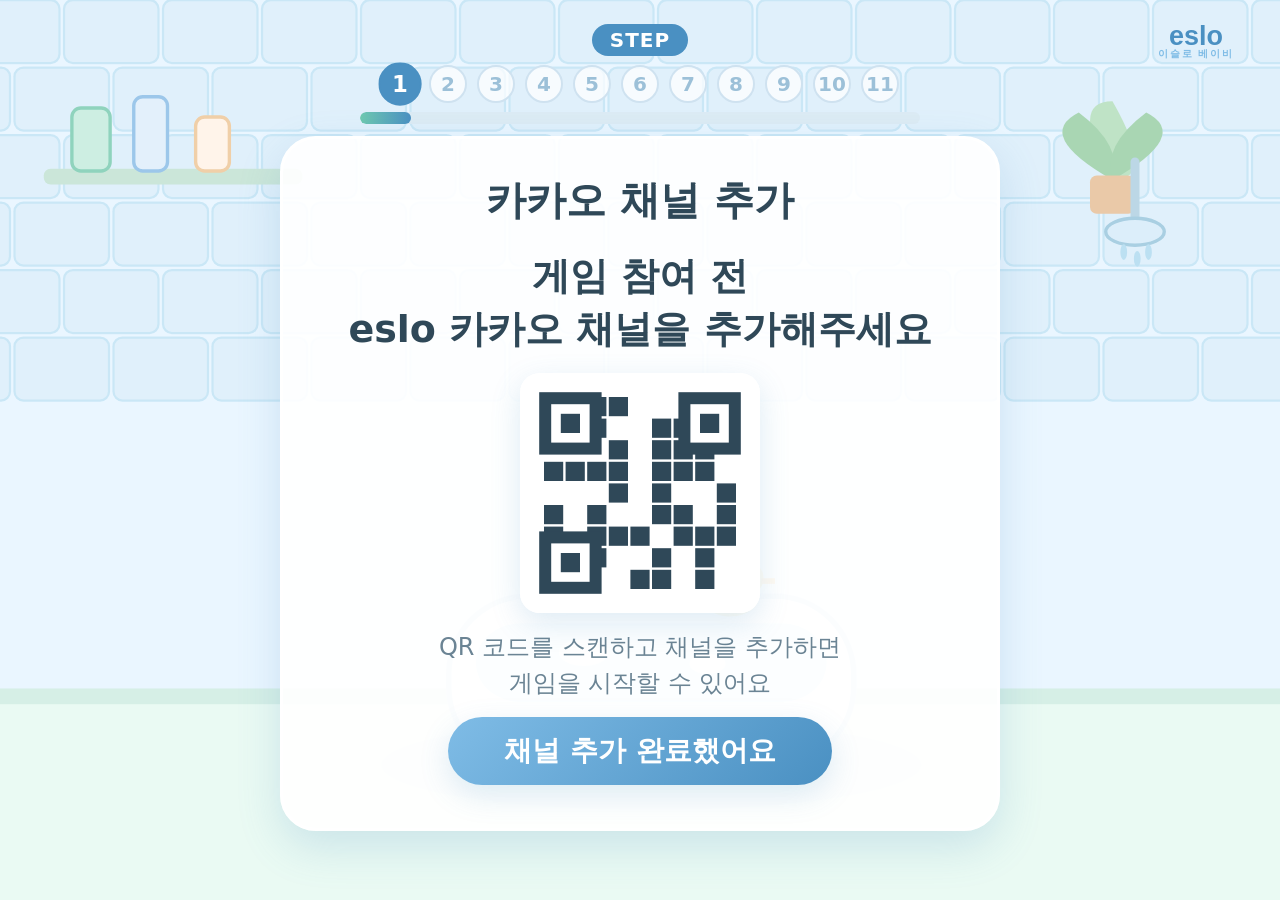
==== index.html @ 2b7a34de "feat: eslo 베이비 베이비페어 미니게임 프로토타입 (v0.2.1) 베이비페어 현장 고객 참여용 플래시형 미니게임. config 기반 에셋 교체· Placeholder(SVG" ====
<!DOCTYPE html>
<html lang="ko">
<head>
  <meta charset="UTF-8" />
  <meta name="viewport"
        content="width=device-width, initial-scale=1.0, maximum-scale=1.0, user-scalable=no, viewport-fit=cover" />
  <title>이슬로 베이비 미니게임</title>

  <!-- 스타일 (색/폰트 값은 theme.css 에서 수정) -->
  <link rel="stylesheet" href="css/reset.css" />
  <link rel="stylesheet" href="css/theme.css" />
  <link rel="stylesheet" href="css/game.css" />
</head>
<body>
  <!-- 게임이 그려지는 루트 -->
  <div id="app"></div>

  <!-- 스크립트 로드 순서 중요:
       config → components → scenes → interactions → game → main -->
  <script src="config.js"></script>
  <script src="js/components.js"></script>
  <script src="js/scenes.js"></script>
  <script src="js/interactions.js"></script>
  <script src="js/game.js"></script>
  <script src="js/main.js"></script>
</body>
</html>
---- css/theme.css ----
/* =============================================================================
 * theme.css — 색상 / 폰트 / 간격 토큰
 * -----------------------------------------------------------------------------
 * 색상·폰트·둥근 정도 등 "디자인 값"은 모두 여기 :root 변수에서 수정하세요.
 * 이 값만 바꾸면 전체 화면 톤이 한 번에 바뀝니다. (코드 수정 불필요)
 * ========================================================================== */
:root {
  /* --- 브랜드 컬러 (파스텔 블루 · 화이트 · 민트) --- */
  --color-blue:        #7fbce6;   /* 메인 파스텔 블루 */
  --color-blue-deep:   #4a90c2;   /* 강조/버튼 */
  --color-mint:        #b8e6d9;   /* 민트 */
  --color-mint-deep:   #6fc9b0;
  --color-white:       #ffffff;
  --color-cream:       #f4fbff;   /* 아주 옅은 배경 블루 */

  /* --- 텍스트 --- */
  --color-text:        #2f4858;   /* 기본 글자 (진한 청회색) */
  --color-text-soft:   #6b8494;   /* 보조 설명 글자 */
  --color-text-invert: #ffffff;

  /* --- 상태 색 --- */
  --color-warn:        #ff8a8a;   /* 자극/뾰루지 표현 (붉은 톤) */
  --color-warn-soft:   #ffd3d3;
  --color-clean:       #8fe3c4;   /* 깨끗한 피부 반짝임 */

  /* --- 배경 그라데이션 (배경 이미지가 없을 때 사용) --- */
  --bg-gradient: linear-gradient(160deg, #eaf6ff 0%, #f4fbff 45%, #eafaf3 100%);

  /* --- Placeholder 스타일 --- */
  --ph-bg:      #ffffff;
  --ph-border:  #bcdcef;
  --ph-text:    #7fa5bd;

  /* --- 폰트 --- */
  --font-family: 'Pretendard', 'Apple SD Gothic Neo', 'Malgun Gothic',
                 system-ui, -apple-system, sans-serif;

  /* --- 글자 크기 (멀리서도 잘 보이게 큼직하게) --- */
  --fs-ment:   clamp(24px, 4.2vw, 46px);   /* 장면 멘트 */
  --fs-title:  clamp(22px, 3.6vw, 38px);   /* 게이트 제목 */
  --fs-body:   clamp(16px, 2.2vw, 24px);   /* 설명 */
  --fs-button: clamp(18px, 2.6vw, 28px);   /* 버튼 */
  --fs-hint:   clamp(13px, 1.8vw, 20px);   /* 힌트 */

  /* --- 모양 --- */
  --radius-lg: 28px;
  --radius-md: 20px;
  --radius-sm: 14px;
  --shadow-soft: 0 10px 30px rgba(74, 144, 194, 0.18);
  --shadow-card: 0 6px 20px rgba(74, 144, 194, 0.14);

  /* --- 버튼 최소 크기 (현장에서 누르기 쉽게) --- */
  --btn-min-h: 68px;

  /* --- 전환 속도 (애니메이션 튜닝) --- */
  --t-fast:  200ms;
  --t-base:  400ms;
  --t-slow:  700ms;
}
---- css/game.css ----
/* =============================================================================
 * game.css — 레이아웃 & 장면 스타일 (카드형 UI)
 * (구조/모양 조정. 색·폰트 값은 theme.css 변수를 사용)
 * ========================================================================== */

body {
  font-family: var(--font-family);
  color: var(--color-text);
  background: var(--bg-gradient);
}

#app {
  position: relative;
  width: 100vw;
  height: 100vh;
  height: 100dvh;
  overflow: hidden;
}

/* =============================================================================
 * 전역 욕실 배경 (모든 장면 공통) — SVG 연출 또는 background.png
 * ========================================================================== */
.bg-layer {
  position: absolute;
  inset: 0;
  z-index: 0;
  overflow: hidden;
  background: var(--bg-gradient);
  pointer-events: none;
}
.bg-layer > svg { position: absolute; inset: 0; width: 100%; height: 100%; display: block; }
.bg-layer.has-image { background-size: cover; background-position: center; }

.bg-bubble {
  position: absolute;
  bottom: -120px;
  border-radius: 50%;
  background: radial-gradient(circle at 35% 30%, rgba(255,255,255,0.9), rgba(200,235,250,0.4));
  opacity: 0.5;
  animation: floatUp linear infinite;
  animation-duration: 10s;
}
.bg-layer.has-image .bg-bubble { display: none; }

/* =============================================================================
 * 화면(스크린) 공통 — 상단 STEP 진행바 + 중앙 카드
 * ========================================================================== */
.screen {
  position: absolute;
  inset: 0;
  z-index: 1;
  display: flex;
  flex-direction: column;
  align-items: center;
  justify-content: flex-start;
  padding: clamp(10px, 2vw, 24px);
  gap: clamp(8px, 1.4vh, 16px);
  opacity: 0;
  visibility: hidden;
  transition: opacity var(--t-base) ease;
}
.screen.is-active { opacity: 1; visibility: visible; }

/* ----- 상단 STEP 진행바 --------------------------------------------- */
.top-bar {
  width: min(96vw, 860px);
  display: flex;
  flex-direction: column;
  align-items: center;
  gap: clamp(6px, 1vh, 10px);
  padding: 0 clamp(84px, 13vw, 150px);   /* 좌우 코너(홈/로고) 자리 확보 */
}
.step-badge {
  background: var(--color-blue-deep);
  color: var(--color-text-invert);
  font-weight: 800;
  font-size: var(--fs-hint);
  padding: 4px 18px;
  border-radius: 999px;
  letter-spacing: 1px;
}
.step-numbers { display: flex; gap: clamp(4px, 1vw, 10px); flex-wrap: wrap; justify-content: center; }
.step-num {
  width: clamp(26px, 3.4vw, 38px);
  height: clamp(26px, 3.4vw, 38px);
  border-radius: 50%;
  display: flex;
  align-items: center;
  justify-content: center;
  font-weight: 800;
  font-size: clamp(13px, 1.8vw, 20px);
  color: #9cc0d8;
  background: rgba(255, 255, 255, 0.72);
  border: 2px solid #cfe2f0;
  transition: transform var(--t-fast);
}
.step-num.is-done { color: #fff; background: var(--color-mint-deep); border-color: var(--color-mint-deep); }
.step-num.is-current { color: #fff; background: var(--color-blue-deep); border-color: var(--color-blue-deep); transform: scale(1.14); }
.progress-bar {
  width: 100%;
  height: clamp(8px, 1.3vh, 12px);
  background: #dcebf4;
  border-radius: 999px;
  overflow: hidden;
}
.pfill {
  height: 100%;
  background: linear-gradient(90deg, var(--color-mint-deep), var(--color-blue-deep));
  border-radius: 999px;
  transition: width var(--t-base) ease;
}

/* ----- 장면 카드 ----------------------------------------------------- */
.scene-card {
  flex: 1;
  width: min(92vw, 720px);
  min-height: 0;
  margin-bottom: clamp(30px, 5vh, 54px);   /* 하단 안내 자리 */
  background: rgba(255, 255, 255, 0.92);
  border: 3px solid #ffffff;
  border-radius: clamp(22px, 3.4vw, 36px);
  box-shadow: 0 16px 44px rgba(74, 144, 194, 0.20);
  padding: clamp(16px, 3vw, 34px);
  display: flex;
  flex-direction: column;
  align-items: center;
  overflow: hidden;
}
.card-title {
  font-size: clamp(22px, 3.6vw, 40px);
  font-weight: 800;
  color: var(--color-text);
  text-align: center;
  margin-bottom: clamp(6px, 1.4vh, 14px);
}
.screen-body {
  position: relative;
  flex: 1;
  width: 100%;
  min-height: 0;
  display: flex;
  flex-direction: column;
  align-items: center;
  justify-content: center;
  gap: clamp(10px, 1.8vh, 20px);
}

/* ----- 멘트 ---------------------------------------------------------- */
.ment {
  font-size: var(--fs-ment);
  font-weight: 800;
  line-height: 1.35;
  text-align: center;
  white-space: pre-line;
  max-width: 94%;
  color: var(--color-blue-deep);
  animation: fadeUp var(--t-slow) ease both;
}
.ment.is-strong { font-size: clamp(30px, 6vw, 58px); }

/* ----- 무대(stage) --------------------------------------------------- */
.stage {
  position: relative;
  width: min(84vw, 480px);
  min-height: clamp(190px, 30vh, 320px);
  display: flex;
  align-items: center;
  justify-content: center;
  touch-action: none;
}

/* ----- 힌트 ---------------------------------------------------------- */
.hint {
  font-size: var(--fs-hint);
  color: var(--color-text-soft);
  text-align: center;
  white-space: pre-line;
  animation: pulse 2s ease-in-out infinite;
}

/* =============================================================================
 * Asset / Placeholder
 * ========================================================================== */
.asset { position: relative; display: flex; align-items: center; justify-content: center; }
.asset > img { width: 100%; height: 100%; object-fit: contain; }
.placeholder {
  display: flex;
  align-items: center;
  justify-content: center;
  text-align: center;
  white-space: pre-line;
  font-weight: 700;
  color: var(--ph-text);
  background: var(--ph-bg);
  border: 2px dashed var(--ph-border);
  border-radius: var(--radius-md);
  padding: 8px;
  width: 100%;
  height: 100%;
  line-height: 1.3;
}
.placeholder-shape { background: transparent; border: none; padding: 0; }
.placeholder-shape svg { width: 100%; height: 100%; display: block; }

/* =============================================================================
 * 항상 떠있는 요소 (홈 버튼 · 로고 · 하단 안내)
 * ========================================================================== */
.home-btn {
  position: fixed;
  top: clamp(10px, 2vh, 20px);
  left: clamp(10px, 2vw, 20px);
  z-index: 21;
  min-height: 46px;
  padding: 0 clamp(14px, 2.2vw, 24px);
  font-size: var(--fs-hint);
  font-weight: 700;
  color: var(--color-blue-deep);
  background: rgba(255, 255, 255, 0.94);
  border: 2px solid var(--ph-border);
  border-radius: 999px;
  box-shadow: var(--shadow-card);
  transition: transform var(--t-fast);
  white-space: nowrap;
}
.home-btn:active { transform: scale(0.95); }

.brand-logo {
  position: fixed;
  top: clamp(8px, 1.6vh, 16px);
  right: clamp(10px, 2vw, 22px);
  width: clamp(84px, 12vw, 124px);
  height: clamp(34px, 5.4vh, 52px);
  z-index: 20;
}

.bottom-hint {
  position: fixed;
  bottom: clamp(6px, 1.2vh, 12px);
  left: 50%;
  transform: translateX(-50%);
  z-index: 15;
  font-size: var(--fs-hint);
  color: var(--color-text-soft);
  background: rgba(255, 255, 255, 0.82);
  padding: 5px 16px;
  border-radius: 999px;
  max-width: 92vw;
  text-align: center;
}

/* =============================================================================
 * 게이트 (카카오 채널)
 * ========================================================================== */
.gate-title { font-size: var(--fs-title); font-weight: 800; text-align: center; white-space: pre-line; line-height: 1.4; }
.gate-desc { font-size: var(--fs-body); color: var(--color-text-soft); text-align: center; white-space: pre-line; line-height: 1.5; }
.qr-box {
  width: clamp(160px, 28vw, 240px);
  height: clamp(160px, 28vw, 240px);
  box-shadow: var(--shadow-soft);
  border-radius: var(--radius-md);
  overflow: hidden;
  background: var(--color-white);
}

/* =============================================================================
 * 큰 버튼
 * ========================================================================== */
.btn-primary {
  min-height: var(--btn-min-h);
  padding: 0 clamp(28px, 5vw, 56px);
  font-size: var(--fs-button);
  font-weight: 800;
  color: var(--color-text-invert);
  background: linear-gradient(135deg, var(--color-blue) 0%, var(--color-blue-deep) 100%);
  border-radius: 999px;
  box-shadow: var(--shadow-soft);
  transition: transform var(--t-fast);
}
.btn-primary:active { transform: scale(0.96); }

/* =============================================================================
 * 오늘의 미션
 * ========================================================================== */
.mission-badge {
  background: var(--color-mint-deep);
  color: var(--color-text-invert);
  font-weight: 800;
  font-size: var(--fs-body);
  padding: 8px 22px;
  border-radius: 999px;
  box-shadow: var(--shadow-card);
}
.mission-goal { font-size: clamp(24px, 4.2vw, 44px); font-weight: 800; text-align: center; white-space: pre-line; color: var(--color-text); }
.mission-target {
  display: flex;
  align-items: center;
  gap: 14px;
  background: rgba(255, 255, 255, 0.9);
  border: 2px solid var(--ph-border);
  border-radius: var(--radius-md);
  padding: 12px 22px;
  box-shadow: var(--shadow-card);
}
.mini-germ { width: clamp(40px, 7vw, 58px); height: clamp(40px, 7vw, 58px); animation: wobble 1.6s ease-in-out infinite; }
.mission-target-text { font-size: var(--fs-body); font-weight: 800; color: #d84a4a; }

/* =============================================================================
 * eslo는 달라요 (제품 + 키워드)
 * ========================================================================== */
.brand-product { width: clamp(92px, 15vw, 138px); height: clamp(124px, 22vh, 190px); }
.keyword-list { display: flex; flex-direction: column; gap: 10px; align-items: center; }
.keyword {
  font-size: var(--fs-body);
  font-weight: 700;
  color: var(--color-blue-deep);
  background: rgba(255, 255, 255, 0.9);
  padding: 8px 20px;
  border-radius: 999px;
  box-shadow: var(--shadow-card);
}

/* =============================================================================
 * 민감/자극 게이지
 * ========================================================================== */
.gauge-wrap { width: min(88%, 520px); display: flex; flex-direction: column; gap: 6px; }
.gauge-head { display: flex; align-items: center; justify-content: space-between; gap: 10px; }
.gauge-label { font-size: var(--fs-hint); font-weight: 800; color: var(--color-text); }
.gauge-right { display: flex; align-items: center; gap: 8px; }
.gauge-percent { font-size: var(--fs-body); font-weight: 800; }
.gauge-bar {
  width: 100%;
  height: clamp(16px, 2.4vh, 24px);
  background: var(--color-white);
  border: 2px solid var(--ph-border);
  border-radius: 999px;
  overflow: hidden;
  box-shadow: var(--shadow-card);
}
.gauge-fill { height: 100%; width: 0%; border-radius: 999px; transition: width 140ms linear, background 200ms linear; }
.gauge-status { min-height: 1.25em; font-size: var(--fs-hint); font-weight: 800; text-align: center; }

.warning-light {
  width: clamp(30px, 5vw, 42px);
  height: clamp(30px, 5vw, 42px);
  opacity: 0;
  transform: scale(0.4);
  transition: opacity var(--t-fast), transform var(--t-fast);
}
.gauge-wrap.is-warning .warning-light { opacity: 1; transform: scale(1); animation: warnFlash 0.5s ease-in-out infinite; }
.gauge-wrap.is-warning .gauge-label,
.gauge-wrap.is-warning .gauge-status { color: var(--color-warn); }
.gauge-wrap.is-warning .gauge-bar { border-color: var(--color-warn); animation: shakeX 0.35s ease-in-out infinite; }
.gauge-wrap.is-calm .gauge-status { color: var(--color-mint-deep); }

/* =============================================================================
 * 드래그 장면 요소
 * ========================================================================== */
.child-body { position: relative; width: clamp(160px, 28vw, 240px); height: clamp(160px, 28vw, 240px); }
.foam-layer { position: absolute; inset: 0; pointer-events: none; z-index: 2; }
.foam-bubble {
  position: absolute;
  border-radius: 50%;
  background: radial-gradient(circle at 35% 30%, #ffffff, #dff2ff 70%, #cfe8f7);
  box-shadow: 0 1px 3px rgba(0,0,0,0.06);
  transform: translate(-50%, -50%);
}
.drag-tool {
  position: absolute;
  z-index: 4;
  width: clamp(82px, 14vw, 118px);
  height: clamp(82px, 14vw, 118px);
  touch-action: none;
  cursor: grab;
  filter: drop-shadow(0 6px 12px rgba(74,144,194,0.28));
  transition: transform var(--t-fast);
}
.drag-tool:active { cursor: grabbing; transform: scale(1.06); }

.rub-meter {
  position: absolute;
  bottom: -4px;
  left: 50%;
  transform: translateX(-50%);
  width: 60%;
  height: 12px;
  border-radius: 999px;
  background: var(--ph-border);
  overflow: hidden;
  z-index: 5;
}
.rub-meter .fill { height: 100%; width: 0%; background: linear-gradient(90deg, var(--color-mint), var(--color-mint-deep)); transition: width 120ms linear; }

/* 계면이 캐릭터 (헹구면 아래로 씻겨나감) */
.surfactant {
  position: absolute;
  width: clamp(34px, 7vw, 54px);
  height: clamp(34px, 7vw, 54px);
  transform: translate(-50%, -50%);
  z-index: 3;
  transition: transform 0.5s ease, opacity 0.5s ease, filter 0.3s ease;
}
.surfactant.is-washed { transform: translate(-50%, 260%) rotate(24deg); opacity: 0; }

.child-body.is-distress { animation: wobble 1.4s ease-in-out infinite; }

/* =============================================================================
 * 피부 클로즈업
 * ========================================================================== */
.closeup-panel {
  position: relative;
  width: min(78%, 340px);
  height: clamp(190px, 32vh, 320px);
  border-radius: var(--radius-lg);
  overflow: hidden;
  box-shadow: var(--shadow-card);
  background: #ffe8dd;
}
.closeup-panel.is-irritated { background: radial-gradient(circle at 42% 40%, #ffd9cf, #ffc7b7); }
.irritation {
  position: absolute;
  width: 16px;
  height: 16px;
  border-radius: 50%;
  background: radial-gradient(circle at 40% 35%, var(--color-warn), #e85c5c);
  transform: translate(-50%, -50%);
  animation: popIn var(--t-base) ease both;
  z-index: 2;
}

/* =============================================================================
 * 반짝임 / 미션 성공
 * ========================================================================== */
.sparkle {
  position: absolute;
  font-size: 26px;
  color: var(--color-clean);
  transform: translate(-50%, -50%);
  animation: twinkle 1.6s ease-in-out infinite;
  z-index: 3;
}
.success-title { font-size: clamp(30px, 6.5vw, 60px); font-weight: 800; text-align: center; color: var(--color-blue-deep); animation: fadeUp var(--t-slow) ease both; }
.success-desc { font-size: var(--fs-ment); font-weight: 800; text-align: center; white-space: pre-line; color: var(--color-mint-deep); }
.confetti-layer { position: absolute; inset: 0; overflow: hidden; pointer-events: none; z-index: 0; }
.confetti {
  position: absolute;
  top: -24px;
  width: 10px;
  height: 15px;
  border-radius: 2px;
  animation-name: confettiFall;
  animation-timing-function: ease-in;
  animation-iteration-count: infinite;
}

/* =============================================================================
 * 엔딩
 * ========================================================================== */
.ending-logo { width: clamp(120px, 22vw, 190px); height: clamp(56px, 9vw, 88px); }
.cards { display: flex; gap: clamp(10px, 2.2vw, 24px); flex-wrap: wrap; justify-content: center; }
.product-card {
  width: clamp(110px, 19vw, 168px);
  background: var(--color-white);
  border-radius: var(--radius-md);
  box-shadow: var(--shadow-card);
  padding: 12px;
  display: flex;
  flex-direction: column;
  align-items: center;
  gap: 8px;
}
.product-card .card-visual { width: 100%; height: clamp(110px, 16vh, 160px); }
.product-card .card-name { font-size: var(--fs-hint); font-weight: 700; text-align: center; white-space: pre-line; color: var(--color-text); }
.ending-sub { font-size: var(--fs-body); color: var(--color-text-soft); white-space: pre-line; text-align: center; line-height: 1.5; }

/* =============================================================================
 * (미사용이지만 보존) 돋보기/피부원 — 이전 흐름 복구 대비
 * ========================================================================== */
.inspect-wrap { position: relative; width: clamp(200px, 42vw, 320px); height: clamp(200px, 42vw, 320px); }
.magnifier { position: absolute; inset: 0; z-index: 3; }
.skin-circle { position: absolute; inset: 12%; border-radius: 50%; overflow: hidden; background: #ffe8dd; }

/* =============================================================================
 * 애니메이션
 * ========================================================================== */
@keyframes fadeUp { from { opacity: 0; transform: translateY(18px); } to { opacity: 1; transform: translateY(0); } }
@keyframes pulse { 0%, 100% { opacity: 0.5; } 50% { opacity: 1; } }
@keyframes popIn { from { opacity: 0; transform: translate(-50%, -50%) scale(0); } to { opacity: 1; transform: translate(-50%, -50%) scale(1); } }
@keyframes twinkle {
  0%, 100% { opacity: 0.4; transform: translate(-50%, -50%) scale(0.8); }
  50%      { opacity: 1;   transform: translate(-50%, -50%) scale(1.2); }
}
@keyframes warnFlash {
  0%, 100% { opacity: 1;   filter: brightness(1); }
  50%      { opacity: 0.35; filter: brightness(1.4); }
}
@keyframes shakeX {
  0%, 100% { transform: translateX(0); }
  25%      { transform: translateX(-4px); }
  75%      { transform: translateX(4px); }
}
@keyframes wobble { 0%, 100% { transform: rotate(-3deg); } 50% { transform: rotate(3deg); } }
@keyframes floatUp { from { transform: translateY(0); } to { transform: translateY(-116vh); } }
@keyframes confettiFall {
  0%   { transform: translateY(0) rotate(0deg); opacity: 1; }
  100% { transform: translateY(70vh) rotate(360deg); opacity: 0.15; }
}

/* 세로가 짧은 태블릿 가로모드 */
@media (max-height: 640px) {
  .stage { min-height: 38vh; }
  .scene-card { margin-bottom: 24px; }
}
/* 좁은 화면: 상단바 좌우 여백/코너 축소 */
@media (max-width: 560px) {
  .top-bar { padding: 0 clamp(64px, 20vw, 92px); }
  .brand-logo { width: 74px; height: 34px; }
  .home-btn { min-height: 40px; padding: 0 12px; }
}
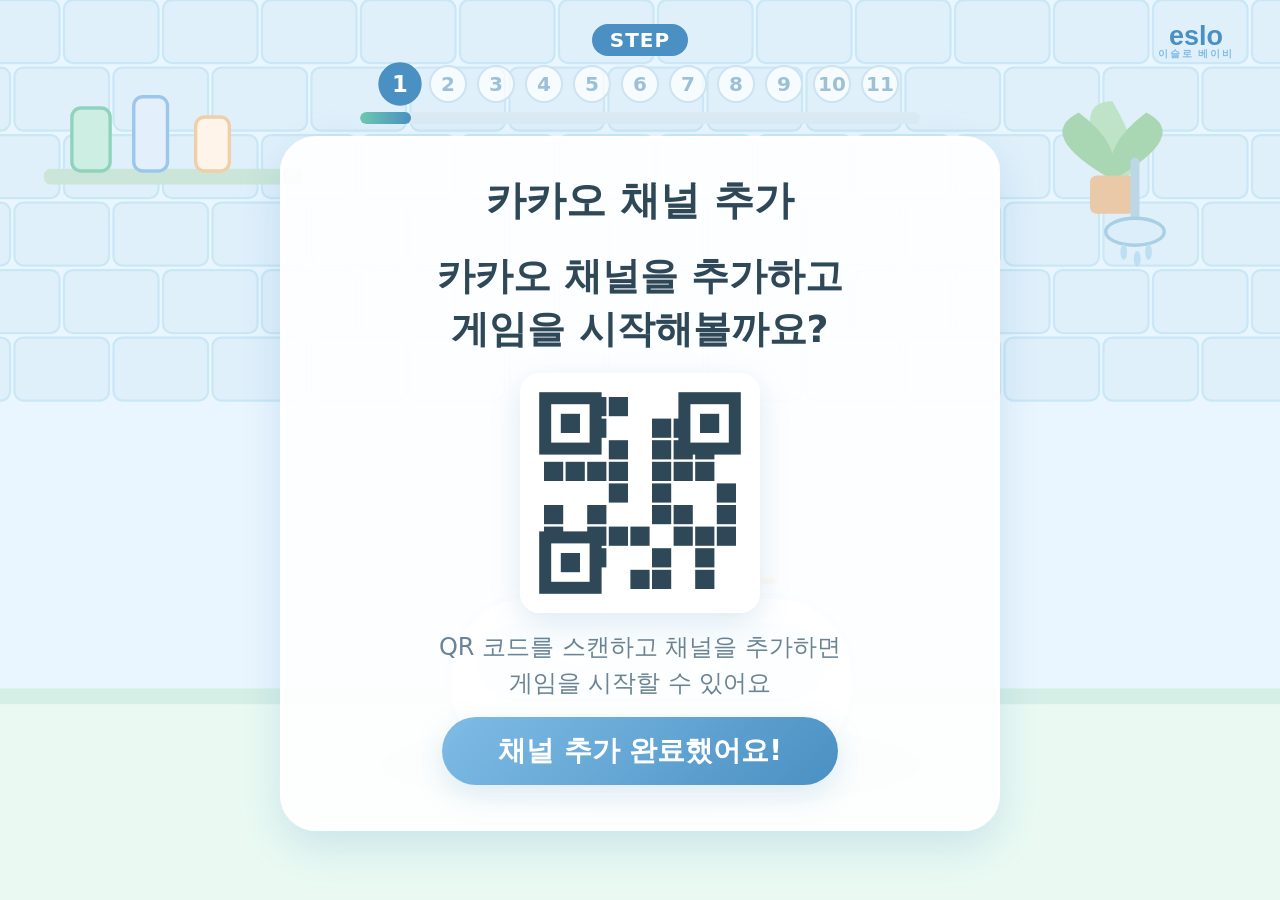
==== commit d8bde0ed: "feat: add share QR page and PWA support for v0.2.6 Co-Authored-By: Claude Fable 5 <noreply@anthropic" ====
--- a/index.html
+++ b/index.html
@@ -5,6 +5,17 @@
   <meta name="viewport"
         content="width=device-width, initial-scale=1.0, maximum-scale=1.0, user-scalable=no, viewport-fit=cover" />
   <title>이슬로 베이비 미니게임</title>
+
+  <!-- PWA: 홈 화면 추가 / 앱처럼 실행 (상대경로 → GitHub Pages 하위경로 OK) -->
+  <link rel="manifest" href="manifest.webmanifest" />
+  <meta name="theme-color" content="#7fbce6" />
+  <link rel="icon" type="image/svg+xml" href="assets/icons/icon.svg" />
+  <!-- iOS 홈 화면 추가 대응 -->
+  <meta name="mobile-web-app-capable" content="yes" />
+  <meta name="apple-mobile-web-app-capable" content="yes" />
+  <meta name="apple-mobile-web-app-status-bar-style" content="default" />
+  <meta name="apple-mobile-web-app-title" content="이슬로게임" />
+  <link rel="apple-touch-icon" href="assets/icons/icon.svg" />
 
   <!-- 스타일 (색/폰트 값은 theme.css 에서 수정) -->
   <link rel="stylesheet" href="css/reset.css" />
@@ -23,5 +34,14 @@
   <script src="js/interactions.js"></script>
   <script src="js/game.js"></script>
   <script src="js/main.js"></script>
+
+  <!-- PWA 서비스워커 등록 (오프라인 캐싱 — file:// 직접 실행 시엔 조용히 무시) -->
+  <script>
+    if ('serviceWorker' in navigator && location.protocol.indexOf('http') === 0) {
+      window.addEventListener('load', function () {
+        navigator.serviceWorker.register('sw.js').catch(function () {});
+      });
+    }
+  </script>
 </body>
 </html>
--- a/css/game.css
+++ b/css/game.css
@@ -96,6 +96,9 @@
 }
 .step-num.is-done { color: #fff; background: var(--color-mint-deep); border-color: var(--color-mint-deep); }
 .step-num.is-current { color: #fff; background: var(--color-blue-deep); border-color: var(--color-blue-deep); transform: scale(1.14); }
+/* STEP 클릭 이동이 켜져 있을 때 (config.options.stepNavigationEnabled) */
+button.step-num.is-clickable { cursor: pointer; font-family: inherit; }
+button.step-num.is-clickable:active { transform: scale(0.9); }
 .progress-bar {
   width: 100%;
   height: clamp(8px, 1.3vh, 12px);
@@ -145,11 +148,13 @@
   gap: clamp(10px, 1.8vh, 20px);
 }
 
-/* ----- 멘트 ---------------------------------------------------------- */
+/* ----- 멘트 ----------------------------------------------------------
+ * 카드에 큰 제목(card-title)이 따로 있으므로 멘트는 안내문 크기로.
+ * ------------------------------------------------------------------- */
 .ment {
-  font-size: var(--fs-ment);
+  font-size: clamp(17px, 2.6vw, 30px);
   font-weight: 800;
-  line-height: 1.35;
+  line-height: 1.4;
   text-align: center;
   white-space: pre-line;
   max-width: 94%;
@@ -205,6 +210,7 @@
 /* =============================================================================
  * 항상 떠있는 요소 (홈 버튼 · 로고 · 하단 안내)
  * ========================================================================== */
+/* (v0.2.1까지 사용, 컨트롤 패널로 통합 — 복구 대비 보존) */
 .home-btn {
   position: fixed;
   top: clamp(10px, 2vh, 20px);
@@ -224,6 +230,42 @@
 }
 .home-btn:active { transform: scale(0.95); }
 
+/* 좌측 컨트롤 패널: 처음으로 / 플레이 / 정지 (터치 영역 44px 이상) */
+.control-panel {
+  position: fixed;
+  left: clamp(8px, 1.4vw, 18px);
+  top: 50%;
+  transform: translateY(-50%);
+  z-index: 22;
+  display: flex;
+  flex-direction: column;
+  gap: clamp(8px, 1.4vh, 14px);
+}
+.ctrl-btn {
+  min-width: clamp(52px, 6vw, 66px);
+  min-height: clamp(52px, 6vw, 66px);
+  padding: 6px 8px;
+  display: flex;
+  flex-direction: column;
+  align-items: center;
+  justify-content: center;
+  gap: 2px;
+  color: var(--color-blue-deep);
+  background: rgba(255, 255, 255, 0.94);
+  border: 2px solid var(--ph-border);
+  border-radius: 18px;
+  box-shadow: var(--shadow-card);
+  transition: transform var(--t-fast), background var(--t-fast), color var(--t-fast);
+}
+.ctrl-btn:active { transform: scale(0.94); }
+.ctrl-btn.is-active {
+  color: var(--color-text-invert);
+  background: linear-gradient(135deg, var(--color-blue) 0%, var(--color-blue-deep) 100%);
+  border-color: var(--color-blue-deep);
+}
+.ctrl-ico { font-size: clamp(18px, 2.4vw, 24px); line-height: 1; }
+.ctrl-lbl { font-size: clamp(10px, 1.3vw, 13px); font-weight: 700; white-space: nowrap; }
+
 .brand-logo {
   position: fixed;
   top: clamp(8px, 1.6vh, 16px);
@@ -505,14 +547,78 @@
   100% { transform: translateY(70vh) rotate(360deg); opacity: 0.15; }
 }
 
+/* =============================================================================
+ * 반응형: 태블릿 가로 / 모바일 / 세로 모드
+ * - 가로: 기존 카드 UI 유지
+ * - 세로: 위→아래로 흐르는 모바일 게임 UI (필요 시 스크롤 허용)
+ * ========================================================================== */
+
 /* 세로가 짧은 태블릿 가로모드 */
-@media (max-height: 640px) {
+@media (max-height: 640px) and (orientation: landscape) {
   .stage { min-height: 38vh; }
   .scene-card { margin-bottom: 24px; }
 }
-/* 좁은 화면: 상단바 좌우 여백/코너 축소 */
+
+/* 좁은 화면 공통: 상단바 좌우 여백/코너 축소 */
 @media (max-width: 560px) {
-  .top-bar { padding: 0 clamp(64px, 20vw, 92px); }
+  .top-bar { padding: 0 clamp(8px, 3vw, 20px); }
   .brand-logo { width: 74px; height: 34px; }
-  .home-btn { min-height: 40px; padding: 0 12px; }
-}
+}
+
+/* ----- 세로(portrait) 모드: 모바일 게임형 세로 흐름 ------------------- */
+@media (orientation: portrait) {
+  /* 화면이 답답하면 세로 스크롤 허용 */
+  .screen {
+    overflow-y: auto;
+    justify-content: flex-start;
+    padding: 8px 8px 96px;                /* 하단은 컨트롤 패널 자리 */
+  }
+  .scene-card {
+    flex: none;                            /* 내용만큼 늘어나고 스크롤 */
+    width: 100%;                           /* 화면 폭 초과(가로 잘림) 방지 */
+    max-width: 560px;
+    min-height: 60vh;
+    margin-bottom: 12px;
+  }
+  .top-bar { width: 100%; padding: 0 2px; }
+  /* 11개 번호가 한 줄에 들어가도록 축소 (시연용 내비게이션) */
+  .step-numbers { gap: 3px; max-width: 100%; }
+  .step-num { width: 28px; height: 28px; font-size: 12px; }
+
+  /* 무대/캐릭터: 화면 폭 기준으로 자연스럽게 축소 (비율 유지) */
+  .stage { width: 100%; min-height: clamp(180px, 30vh, 300px); }
+  .child-body { width: clamp(150px, 44vw, 230px); height: clamp(150px, 44vw, 230px); }
+  .drag-tool { width: clamp(76px, 22vw, 108px); height: clamp(76px, 22vw, 108px); }
+  .surfactant { width: clamp(32px, 10vw, 48px); height: clamp(32px, 10vw, 48px); }
+  .gauge-wrap { width: 100%; }
+  .closeup-panel { width: min(92%, 320px); }
+  .brand-product { width: clamp(88px, 26vw, 120px); height: clamp(120px, 34vw, 170px); }
+
+  /* 너무 작아지는 요소는 세로 배치로 전환 */
+  .cards { flex-direction: column; align-items: center; gap: 10px; }
+  .product-card { width: min(78vw, 240px); flex-direction: row; gap: 12px; }
+  .product-card .card-visual { width: 84px; height: 104px; flex: none; }
+  .mission-target { flex-direction: column; text-align: center; }
+
+  /* 컨트롤 패널: 좌측 세로 → 하단 좌측 가로 배치 */
+  .control-panel {
+    top: auto;
+    bottom: calc(10px + env(safe-area-inset-bottom, 0px));
+    left: 50%;
+    transform: translateX(-50%);
+    flex-direction: row;
+    gap: 12px;
+  }
+  .ctrl-btn { min-width: 60px; min-height: 56px; }
+
+  /* 하단 안내는 컨트롤과 겹치므로 세로 모드에서 숨김 */
+  .bottom-hint { display: none !important; }
+}
+
+/* 아주 좁은 모바일(≤400px): 글자·게이지 미세 조정 */
+@media (max-width: 400px) {
+  .card-title { font-size: 20px; }
+  .ment { font-size: 17px; }
+  .gauge-bar { height: 16px; }
+  .btn-primary { min-height: 56px; padding: 0 24px; font-size: 17px; }
+}
